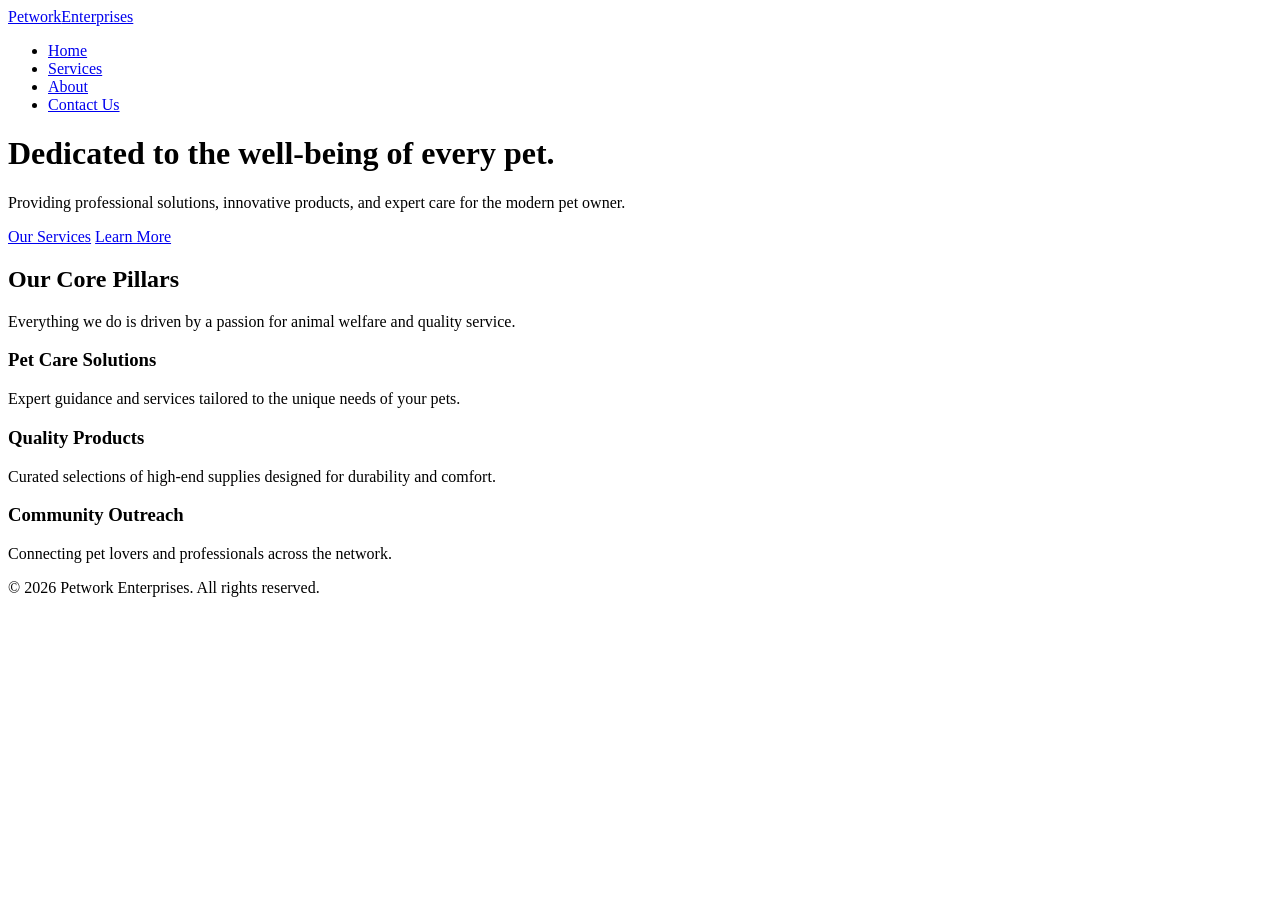
==== index.html @ 10017f3f "Create index.html" ====
<!DOCTYPE html>
<html lang="en">
<head>
    <meta charset="UTF-8">
    <meta name="viewport" content="width=device-width, initial-scale=1.0">
    <title>Petwork Enterprises | Professional Pet Solutions</title>
    <meta name="description" content="Quality services and products for your beloved companions at Petwork Enterprises.">
    <link rel="stylesheet" href="style.css">
    <link href="https://fonts.googleapis.com/css2?family=Inter:wght@300;400;600;700&display=swap" rel="stylesheet">
</head>
<body>

    <nav class="navbar">
        <div class="container">
            <a href="#" class="logo">Petwork<span>Enterprises</span></a>
            <ul class="nav-links">
                <li><a href="#home">Home</a></li>
                <li><a href="#services">Services</a></li>
                <li><a href="#about">About</a></li>
                <li><a href="#contact" class="btn-primary">Contact Us</a></li>
            </ul>
        </div>
    </nav>

    <header id="home" class="hero">
        <div class="container">
            <div class="hero-content">
                <h1>Dedicated to the well-being of every pet.</h1>
                <p>Providing professional solutions, innovative products, and expert care for the modern pet owner.</p>
                <div class="hero-btns">
                    <a href="#services" class="btn-primary">Our Services</a>
                    <a href="#about" class="btn-secondary">Learn More</a>
                </div>
            </div>
        </div>
    </header>

    <section id="services" class="services-preview">
        <div class="container">
            <div class="section-title">
                <h2>Our Core Pillars</h2>
                <p>Everything we do is driven by a passion for animal welfare and quality service.</p>
            </div>
            <div class="grid">
                <div class="card">
                    <h3>Pet Care Solutions</h3>
                    <p>Expert guidance and services tailored to the unique needs of your pets.</p>
                </div>
                <div class="card">
                    <h3>Quality Products</h3>
                    <p>Curated selections of high-end supplies designed for durability and comfort.</p>
                </div>
                <div class="card">
                    <h3>Community Outreach</h3>
                    <p>Connecting pet lovers and professionals across the network.</p>
                </div>
            </div>
        </div>
    </section>

    <footer class="footer">
        <p>&copy; 2026 Petwork Enterprises. All rights reserved.</p>
    </footer>

</body>
</html>
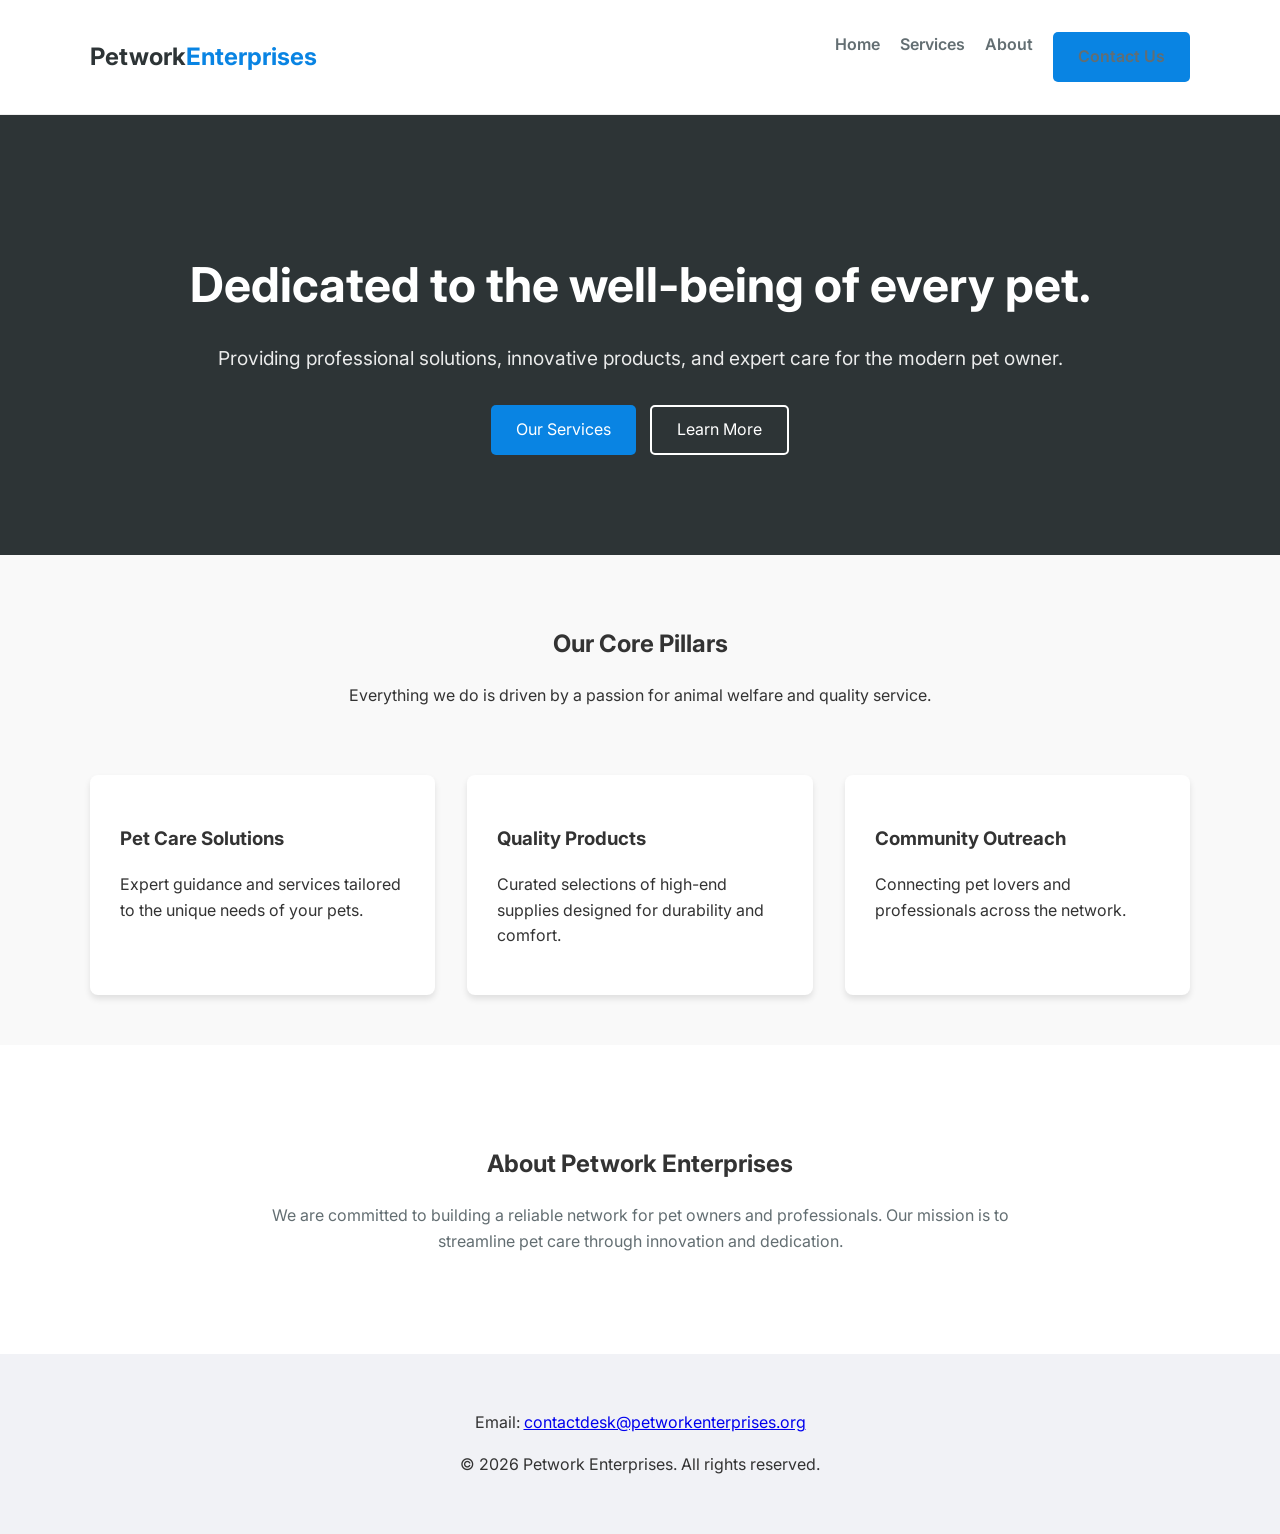
==== commit e373371f: "Update index.html" ====
--- a/index.html
+++ b/index.html
@@ -17,7 +17,7 @@
                 <li><a href="#home">Home</a></li>
                 <li><a href="#services">Services</a></li>
                 <li><a href="#about">About</a></li>
-                <li><a href="#contact" class="btn-primary">Contact Us</a></li>
+                <li><a href="mailto:contactdesk@petworkenterprises.org" class="btn-primary">Contact Us</a></li>
             </ul>
         </div>
     </nav>
@@ -37,7 +37,7 @@
 
     <section id="services" class="services-preview">
         <div class="container">
-            <div class="section-title">
+            <div class="section-title" style="text-align: center; padding-top: 50px;">
                 <h2>Our Core Pillars</h2>
                 <p>Everything we do is driven by a passion for animal welfare and quality service.</p>
             </div>
@@ -58,8 +58,21 @@
         </div>
     </section>
 
+    <section id="about" style="background: #fff; padding: 80px 0;">
+        <div class="container" style="text-align: center;">
+            <h2>About Petwork Enterprises</h2>
+            <p style="max-width: 800px; margin: 20px auto; color: #636e72;">
+                We are committed to building a reliable network for pet owners and professionals. 
+                Our mission is to streamline pet care through innovation and dedication.
+            </p>
+        </div>
+    </section>
+
     <footer class="footer">
-        <p>&copy; 2026 Petwork Enterprises. All rights reserved.</p>
+        <div class="container">
+            <p>Email: <a href="mailto:contactdesk@petworkenterprises.org">contactdesk@petworkenterprises.org</a></p>
+            <p style="margin-top: 10px;">&copy; 2026 Petwork Enterprises. All rights reserved.</p>
+        </div>
     </footer>
 
 </body>
--- a/style.css
+++ b/style.css
@@ -0,0 +1,121 @@
+/* General Styles */
+body {
+    font-family: 'Inter', sans-serif;
+    margin: 0;
+    line-height: 1.6;
+    color: #333;
+    background-color: #f9f9f9;
+}
+
+.container {
+    width: 90%;
+    max-width: 1100px;
+    margin: auto;
+}
+
+/* Navigation */
+.navbar {
+    background: #ffffff;
+    padding: 1rem 0;
+    border-bottom: 1px solid #eee;
+    position: sticky;
+    top: 0;
+    z-index: 100;
+}
+
+.navbar .container {
+    display: flex;
+    justify-content: space-between;
+    align-items: center;
+}
+
+.logo {
+    font-size: 1.5rem;
+    font-weight: 700;
+    text-decoration: none;
+    color: #2d3436;
+}
+
+.logo span {
+    color: #0984e3; /* Professional Blue */
+}
+
+.nav-links {
+    list-style: none;
+    display: flex;
+}
+
+.nav-links li {
+    margin-left: 20px;
+}
+
+.nav-links a {
+    text-decoration: none;
+    color: #636e72;
+    font-weight: 600;
+    transition: 0.3s;
+}
+
+.nav-links a:hover {
+    color: #0984e3;
+}
+
+/* Hero Section */
+.hero {
+    background: #2d3436;
+    color: #fff;
+    padding: 100px 0;
+    text-align: center;
+}
+
+.hero h1 {
+    font-size: 3rem;
+    margin-bottom: 1rem;
+}
+
+.hero p {
+    font-size: 1.2rem;
+    margin-bottom: 2rem;
+    opacity: 0.9;
+}
+
+/* Buttons */
+.btn-primary {
+    background: #0984e3;
+    color: #fff;
+    padding: 12px 25px;
+    border-radius: 5px;
+    text-decoration: none;
+    display: inline-block;
+}
+
+.btn-secondary {
+    border: 2px solid #fff;
+    color: #fff;
+    padding: 10px 25px;
+    border-radius: 5px;
+    text-decoration: none;
+    margin-left: 10px;
+    display: inline-block;
+}
+
+/* Grid Layout */
+.grid {
+    display: grid;
+    grid-template-columns: repeat(auto-fit, minmax(250px, 1fr));
+    gap: 2rem;
+    padding: 50px 0;
+}
+
+.card {
+    background: #fff;
+    padding: 30px;
+    border-radius: 8px;
+    box-shadow: 0 4px 6px rgba(0,0,0,0.1);
+}
+
+.footer {
+    text-align: center;
+    padding: 40px 0;
+    background: #f1f2f6;
+}
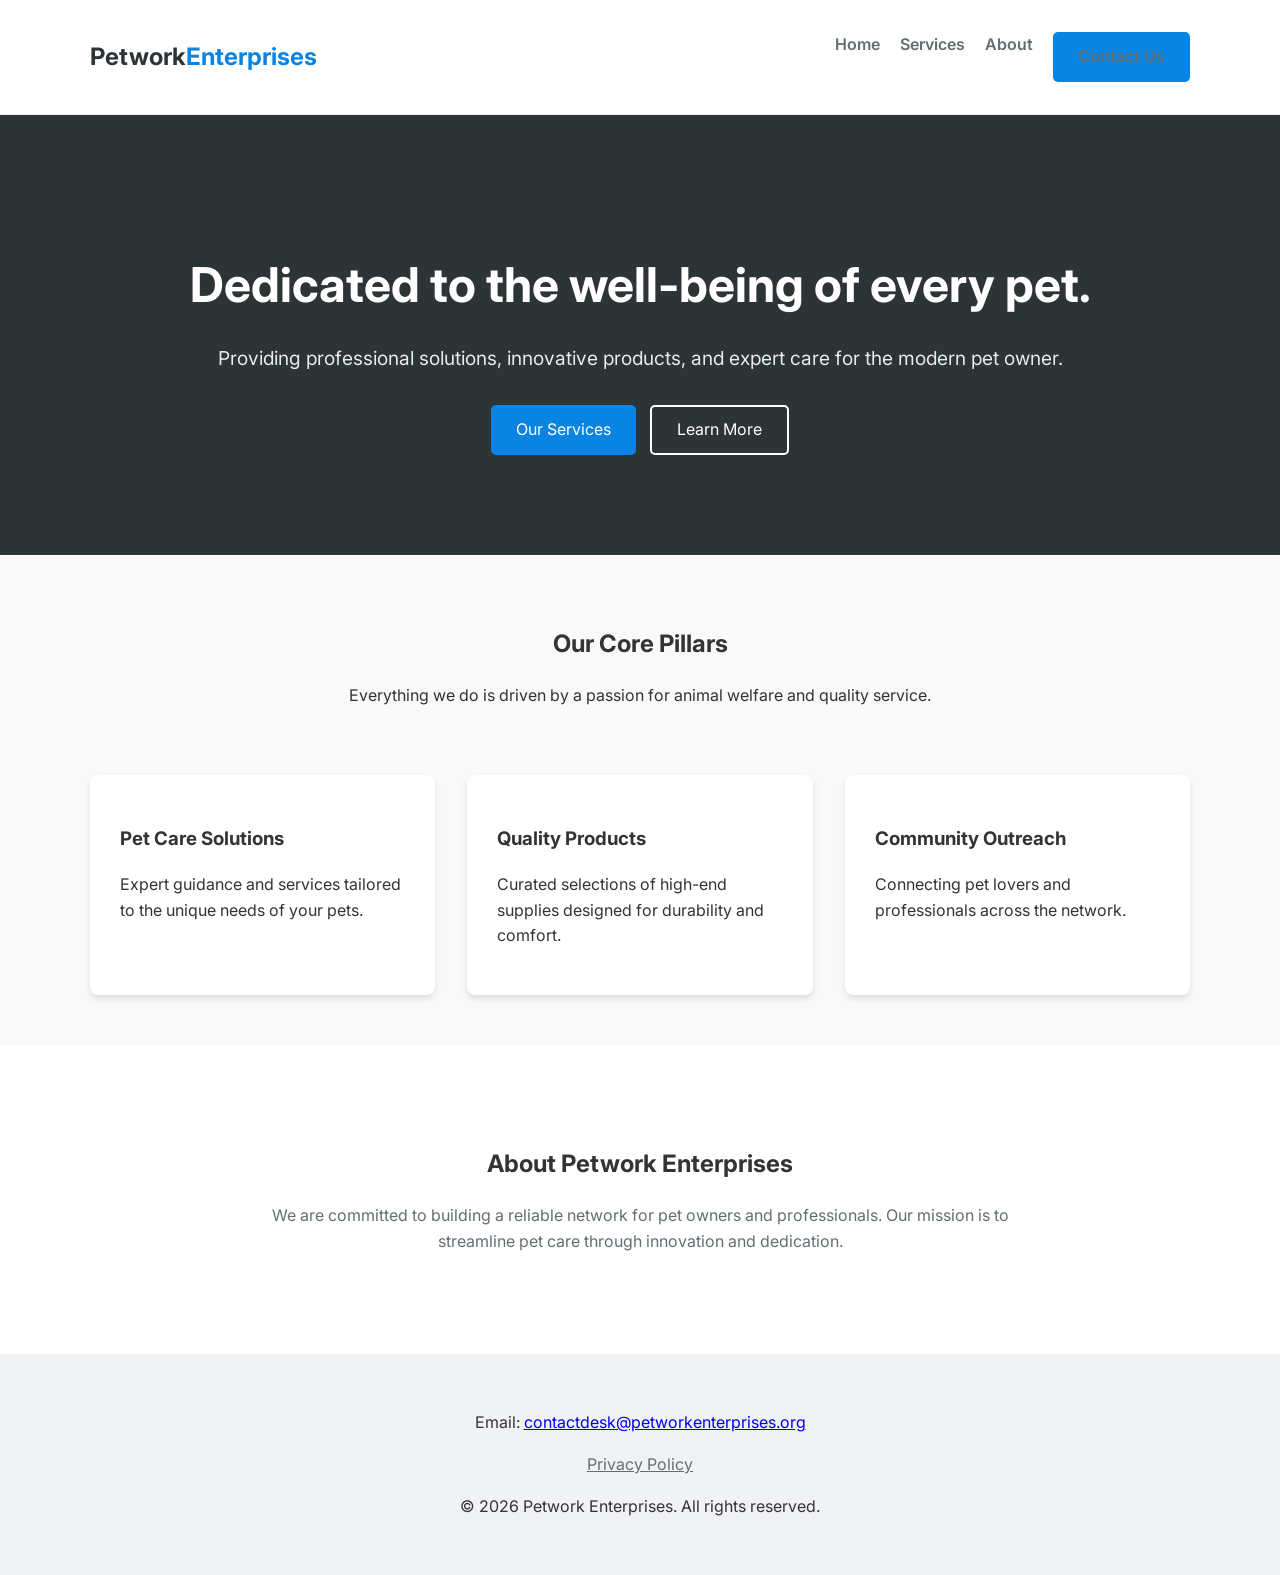
==== commit 29add7cb: "Update index.html" ====
--- a/index.html
+++ b/index.html
@@ -71,7 +71,10 @@
     <footer class="footer">
         <div class="container">
             <p>Email: <a href="mailto:contactdesk@petworkenterprises.org">contactdesk@petworkenterprises.org</a></p>
-            <p style="margin-top: 10px;">&copy; 2026 Petwork Enterprises. All rights reserved.</p>
+            <p style="margin-top: 15px;">
+                <a href="privacy-policy.html" style="color: #636e72; text-decoration: underline;">Privacy Policy</a>
+            </p>
+            <p style="margin-top: 15px;">&copy; 2026 Petwork Enterprises. All rights reserved.</p>
         </div>
     </footer>
 
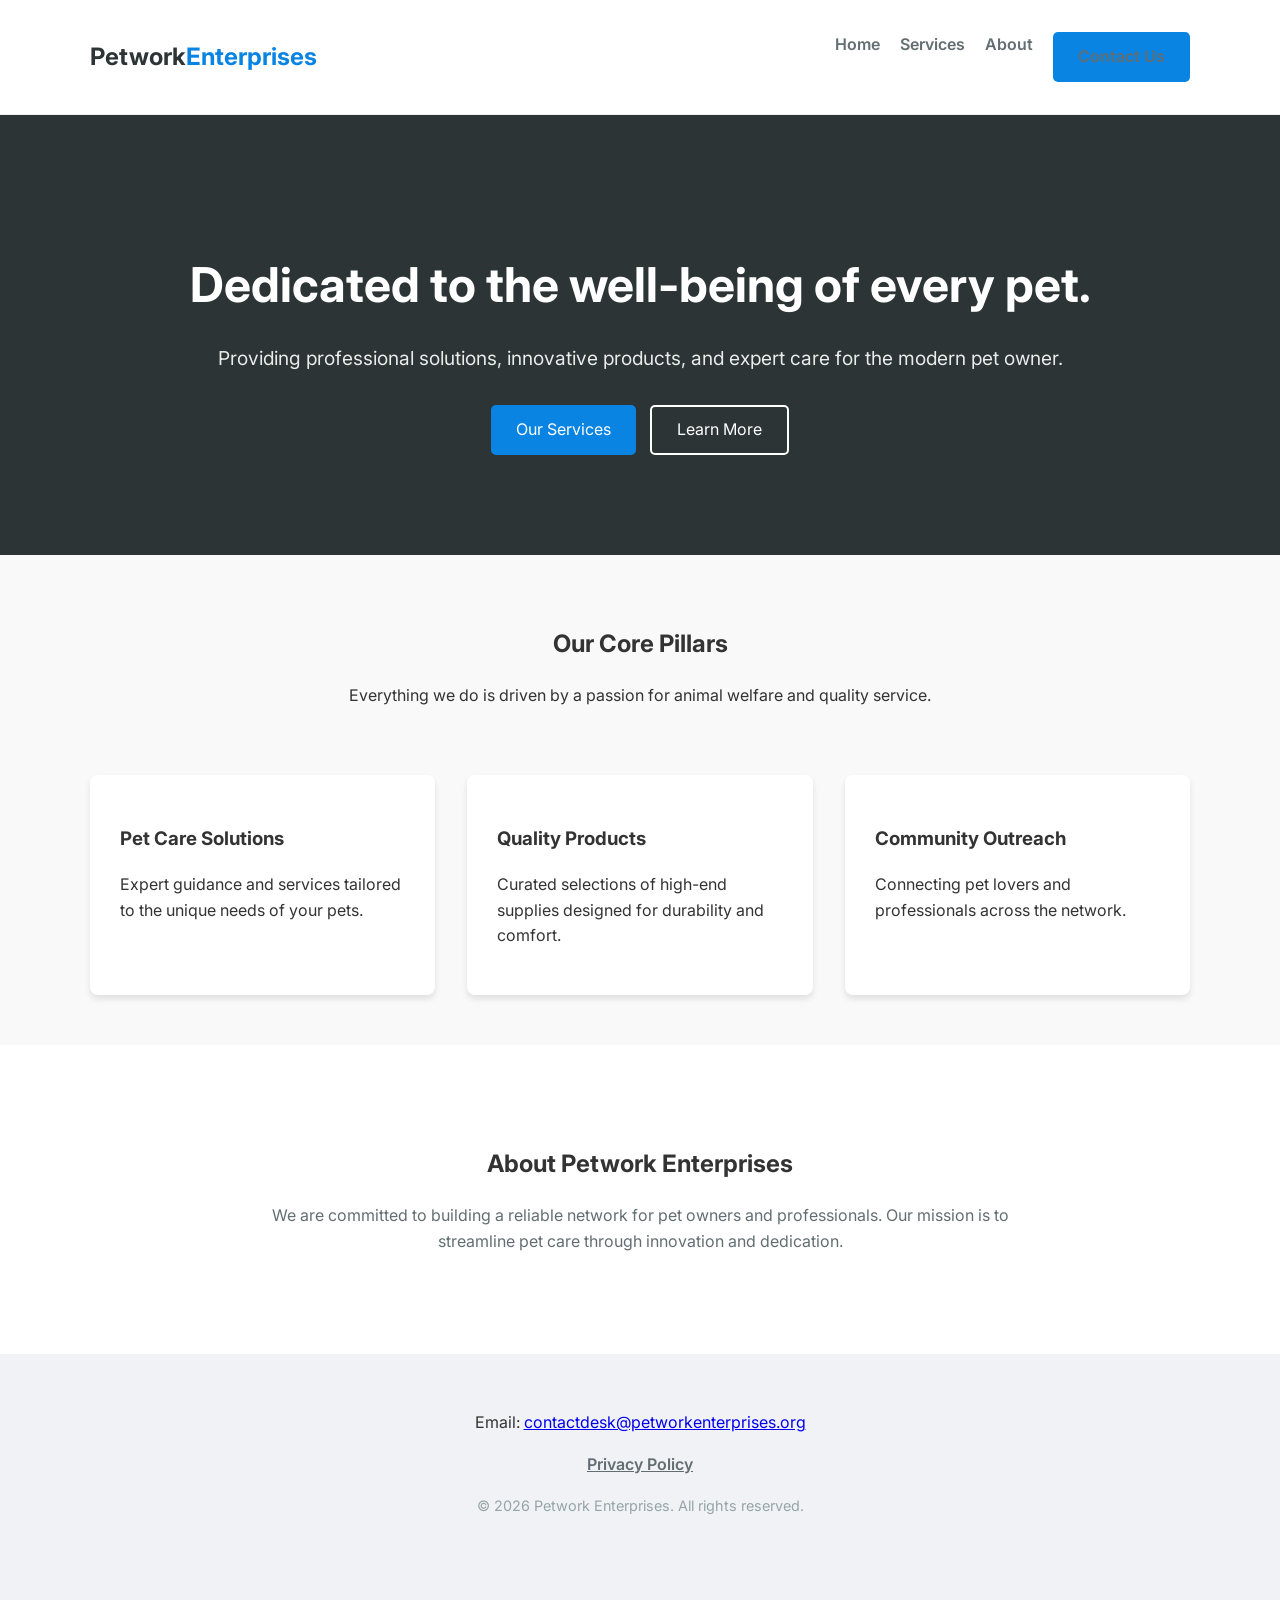
==== commit 26872265: "Update index.html" ====
--- a/index.html
+++ b/index.html
@@ -69,12 +69,12 @@
     </section>
 
     <footer class="footer">
-        <div class="container">
+        <div class="container" style="text-align: center; padding-bottom: 40px;">
             <p>Email: <a href="mailto:contactdesk@petworkenterprises.org">contactdesk@petworkenterprises.org</a></p>
             <p style="margin-top: 15px;">
-                <a href="privacy-policy.html" style="color: #636e72; text-decoration: underline;">Privacy Policy</a>
+                <a href="privacy-policy.html" style="color: #636e72; text-decoration: underline; font-weight: 600;">Privacy Policy</a>
             </p>
-            <p style="margin-top: 15px;">&copy; 2026 Petwork Enterprises. All rights reserved.</p>
+            <p style="margin-top: 15px; font-size: 0.9rem; color: #95a5a6;">&copy; 2026 Petwork Enterprises. All rights reserved.</p>
         </div>
     </footer>
 
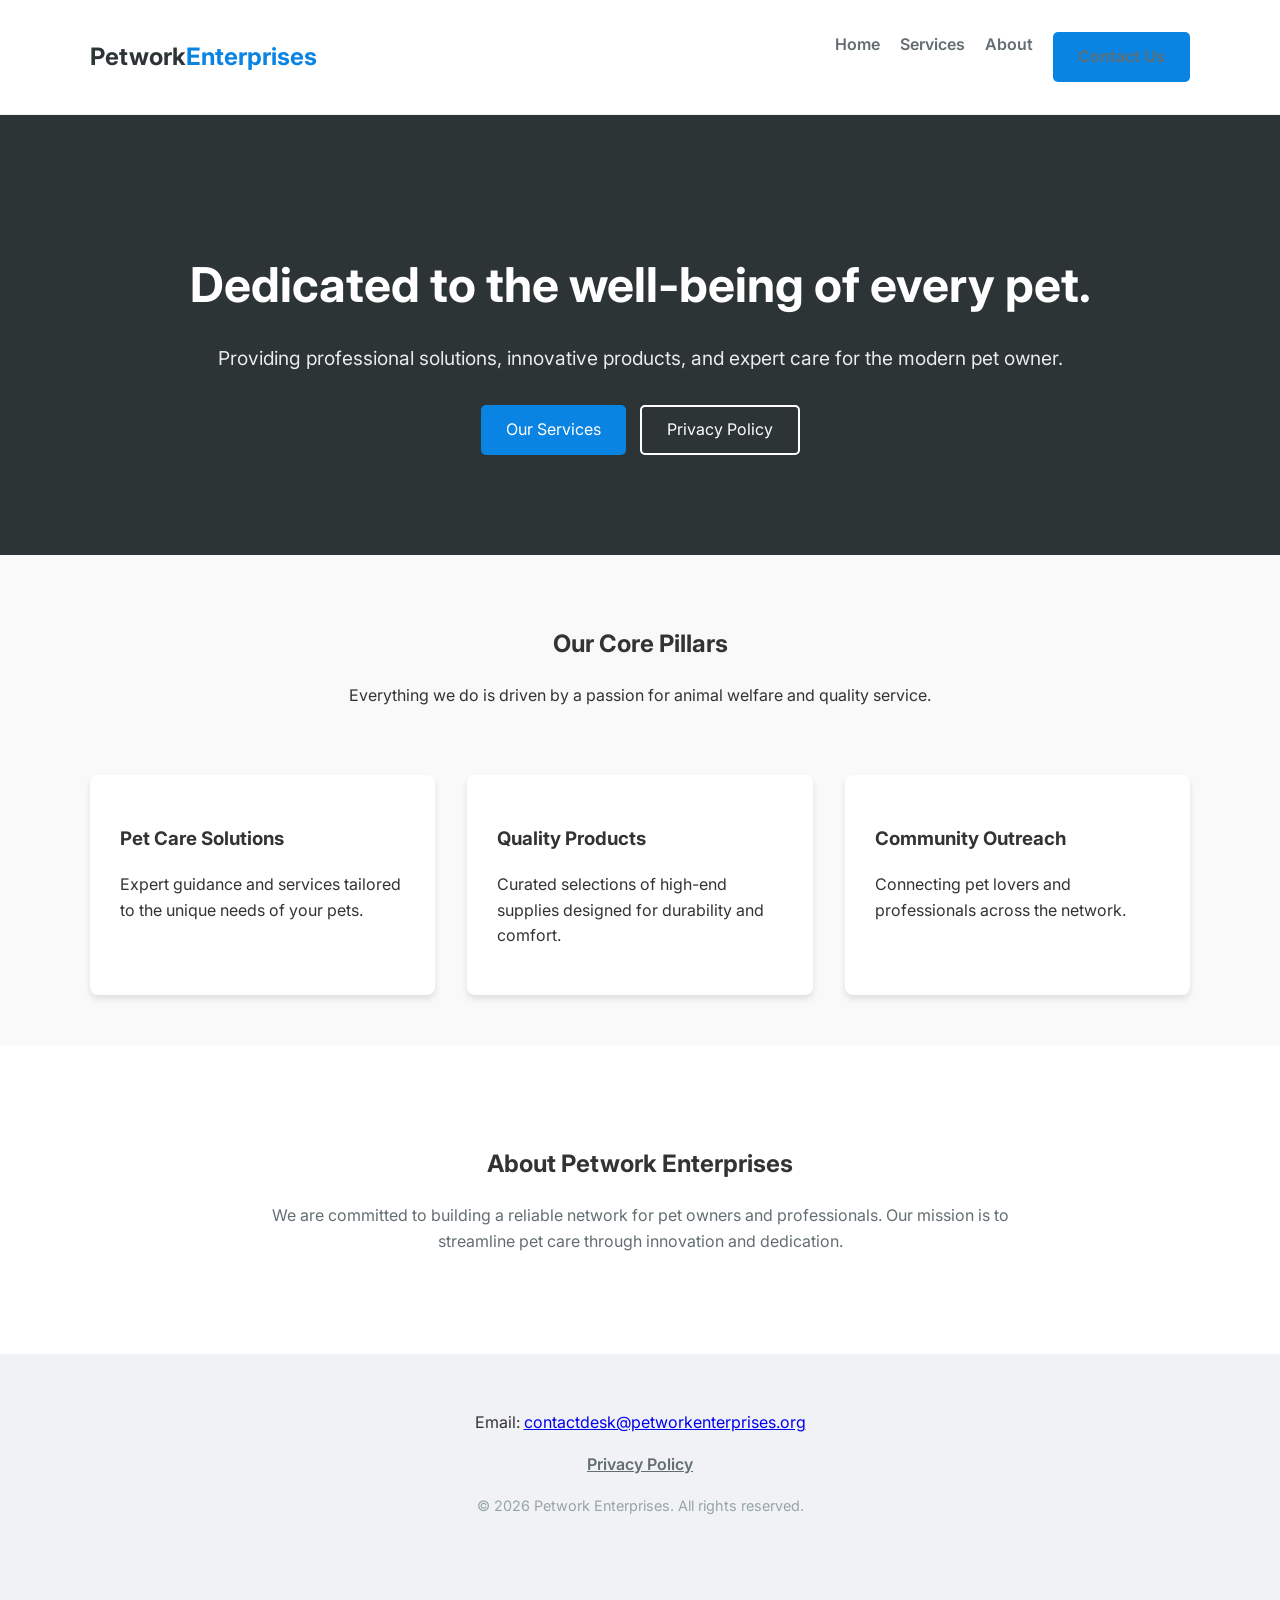
==== commit 5c477305: "Update index.html" ====
--- a/index.html
+++ b/index.html
@@ -29,7 +29,7 @@
                 <p>Providing professional solutions, innovative products, and expert care for the modern pet owner.</p>
                 <div class="hero-btns">
                     <a href="#services" class="btn-primary">Our Services</a>
-                    <a href="#about" class="btn-secondary">Learn More</a>
+                    <a href="privacy-policy.html" class="btn-secondary">Privacy Policy</a>
                 </div>
             </div>
         </div>
